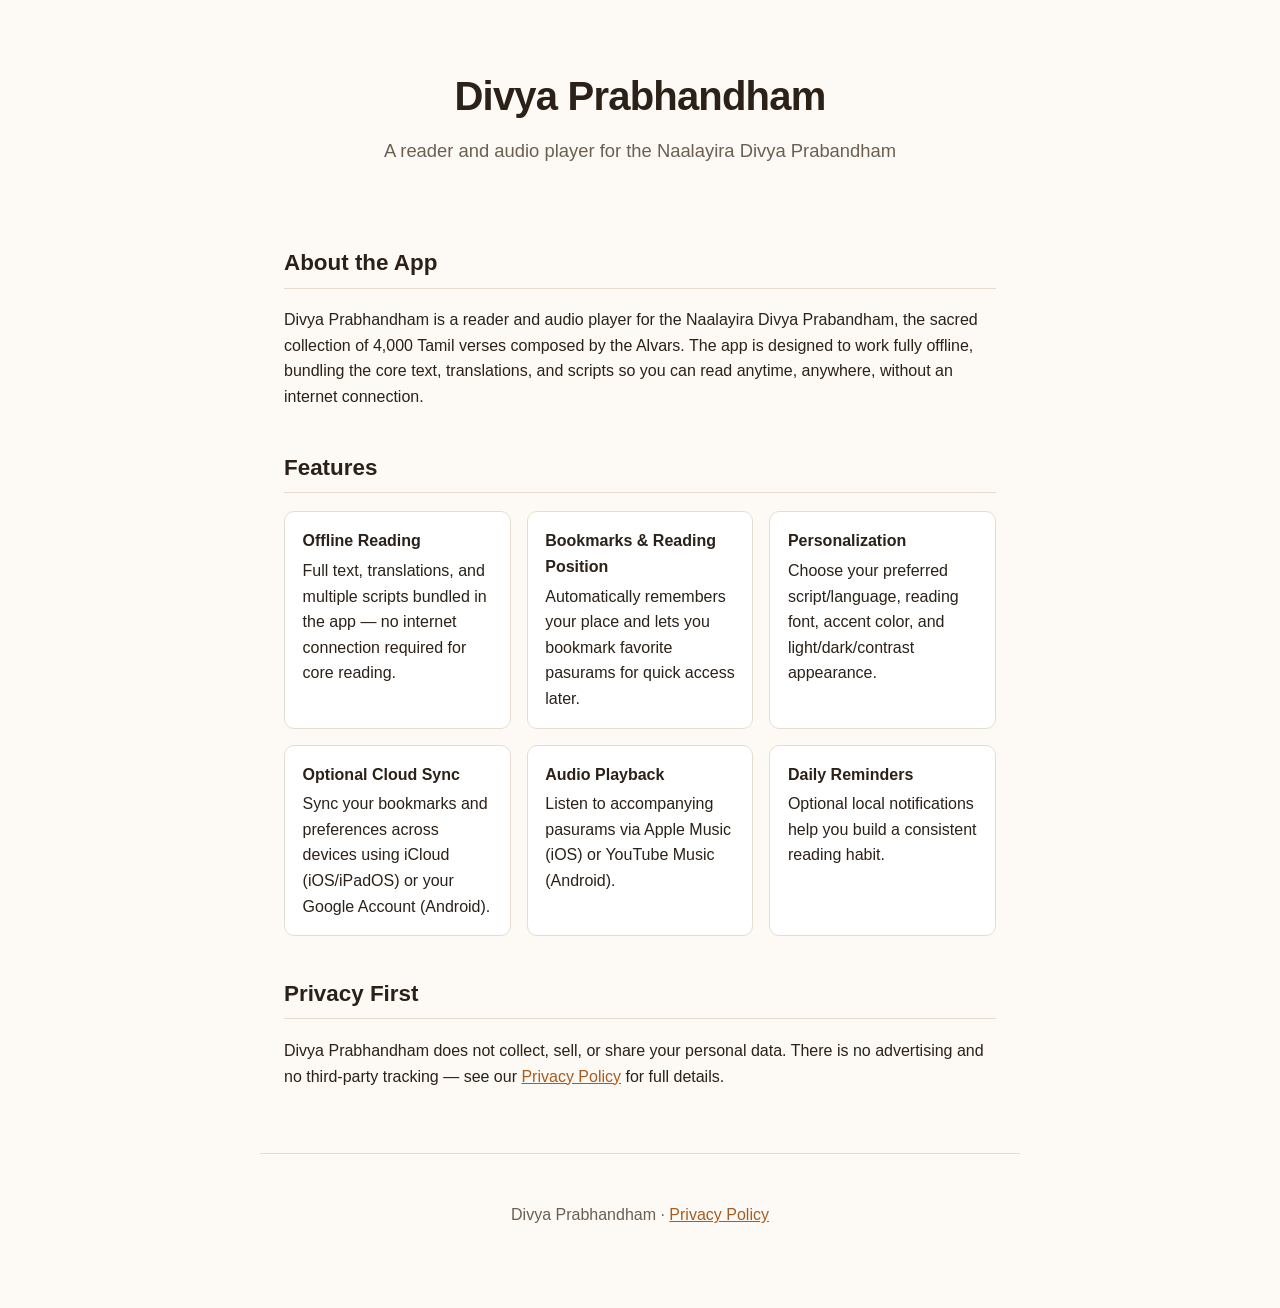
==== index.html @ 7321663d "Add landing page and privacy policy page Adds index.html describing Divya Prabhandham and its featur" ====
<!DOCTYPE html>
<html lang="en">
<head>
<meta charset="UTF-8">
<meta name="viewport" content="width=device-width, initial-scale=1.0">
<title>Divya Prabhandham</title>
<meta name="description" content="Divya Prabhandham is an offline-first reader and audio player for the Naalayira Divya Prabandham, with bookmarks, multi-script reading, and optional cloud sync.">
<style>
  :root {
    color-scheme: light dark;
    --bg: #fdfaf5;
    --fg: #2b2118;
    --muted: #6b5f52;
    --accent: #a85c1f;
    --card-bg: #ffffff;
    --border: #e7ddcf;
  }
  @media (prefers-color-scheme: dark) {
    :root {
      --bg: #1b1712;
      --fg: #f1e9dd;
      --muted: #bcae9c;
      --accent: #e0985a;
      --card-bg: #241f18;
      --border: #3a3226;
    }
  }
  * { box-sizing: border-box; }
  body {
    margin: 0;
    background: var(--bg);
    color: var(--fg);
    font-family: -apple-system, BlinkMacSystemFont, "Segoe UI", Roboto, Helvetica, Arial, sans-serif;
    line-height: 1.6;
  }
  header {
    max-width: 760px;
    margin: 0 auto;
    padding: 4rem 1.5rem 1rem;
    text-align: center;
  }
  header h1 {
    font-size: 2.5rem;
    margin: 0 0 0.5rem;
    letter-spacing: -0.02em;
  }
  header p.tagline {
    color: var(--muted);
    font-size: 1.15rem;
    margin: 0;
  }
  main {
    max-width: 760px;
    margin: 0 auto;
    padding: 1.5rem;
  }
  section {
    margin: 2.5rem 0;
  }
  h2 {
    font-size: 1.4rem;
    border-bottom: 1px solid var(--border);
    padding-bottom: 0.4rem;
  }
  .features {
    list-style: none;
    padding: 0;
    display: grid;
    gap: 1rem;
    grid-template-columns: repeat(auto-fit, minmax(220px, 1fr));
  }
  .features li {
    background: var(--card-bg);
    border: 1px solid var(--border);
    border-radius: 10px;
    padding: 1rem 1.1rem;
  }
  .features strong {
    display: block;
    margin-bottom: 0.25rem;
  }
  footer {
    max-width: 760px;
    margin: 0 auto;
    padding: 2rem 1.5rem 4rem;
    text-align: center;
    color: var(--muted);
    border-top: 1px solid var(--border);
  }
  a {
    color: var(--accent);
  }
</style>
</head>
<body>

<header>
  <h1>Divya Prabhandham</h1>
  <p class="tagline">A reader and audio player for the Naalayira Divya Prabandham</p>
</header>

<main>
  <section>
    <h2>About the App</h2>
    <p>
      Divya Prabhandham is a reader and audio player for the Naalayira Divya
      Prabandham, the sacred collection of 4,000 Tamil verses composed by the
      Alvars. The app is designed to work fully offline, bundling the core
      text, translations, and scripts so you can read anytime, anywhere,
      without an internet connection.
    </p>
  </section>

  <section>
    <h2>Features</h2>
    <ul class="features">
      <li>
        <strong>Offline Reading</strong>
        Full text, translations, and multiple scripts bundled in the app —
        no internet connection required for core reading.
      </li>
      <li>
        <strong>Bookmarks &amp; Reading Position</strong>
        Automatically remembers your place and lets you bookmark favorite
        pasurams for quick access later.
      </li>
      <li>
        <strong>Personalization</strong>
        Choose your preferred script/language, reading font, accent color,
        and light/dark/contrast appearance.
      </li>
      <li>
        <strong>Optional Cloud Sync</strong>
        Sync your bookmarks and preferences across devices using iCloud
        (iOS/iPadOS) or your Google Account (Android).
      </li>
      <li>
        <strong>Audio Playback</strong>
        Listen to accompanying pasurams via Apple Music (iOS) or YouTube
        Music (Android).
      </li>
      <li>
        <strong>Daily Reminders</strong>
        Optional local notifications help you build a consistent reading
        habit.
      </li>
    </ul>
  </section>

  <section>
    <h2>Privacy First</h2>
    <p>
      Divya Prabhandham does not collect, sell, or share your personal
      data. There is no advertising and no third-party tracking — see our
      <a href="privacy.html">Privacy Policy</a> for full details.
    </p>
  </section>
</main>

<footer>
  <p>Divya Prabhandham &middot; <a href="privacy.html">Privacy Policy</a></p>
</footer>

</body>
</html>
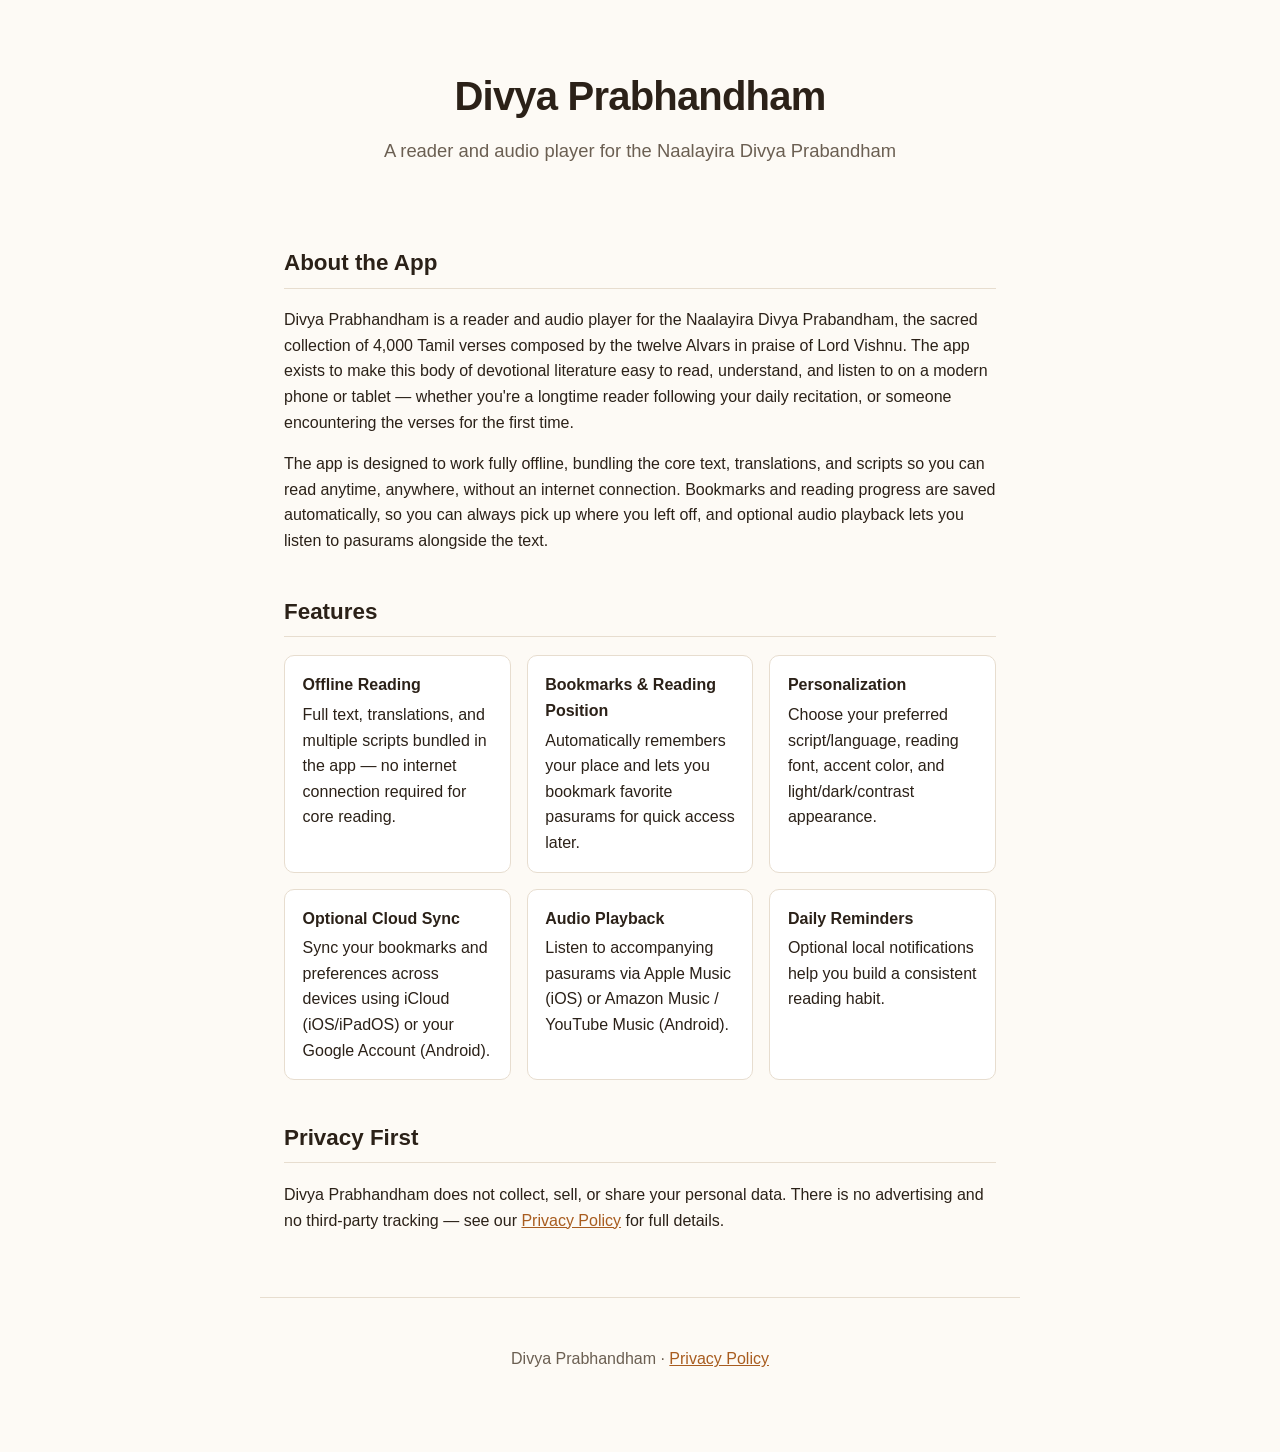
==== commit a032aa31: "Expand homepage purpose and add Amazon Music for Android Explains why the app exists (easy offline r" ====
--- a/index.html
+++ b/index.html
@@ -105,9 +105,19 @@
     <p>
       Divya Prabhandham is a reader and audio player for the Naalayira Divya
       Prabandham, the sacred collection of 4,000 Tamil verses composed by the
-      Alvars. The app is designed to work fully offline, bundling the core
-      text, translations, and scripts so you can read anytime, anywhere,
-      without an internet connection.
+      twelve Alvars in praise of Lord Vishnu. The app exists to make this
+      body of devotional literature easy to read, understand, and listen to
+      on a modern phone or tablet — whether you're a longtime reader
+      following your daily recitation, or someone encountering the verses
+      for the first time.
+    </p>
+    <p>
+      The app is designed to work fully offline, bundling the core text,
+      translations, and scripts so you can read anytime, anywhere, without
+      an internet connection. Bookmarks and reading progress are saved
+      automatically, so you can always pick up where you left off, and
+      optional audio playback lets you listen to pasurams alongside the
+      text.
     </p>
   </section>
 
@@ -136,8 +146,8 @@
       </li>
       <li>
         <strong>Audio Playback</strong>
-        Listen to accompanying pasurams via Apple Music (iOS) or YouTube
-        Music (Android).
+        Listen to accompanying pasurams via Apple Music (iOS) or Amazon
+        Music / YouTube Music (Android).
       </li>
       <li>
         <strong>Daily Reminders</strong>
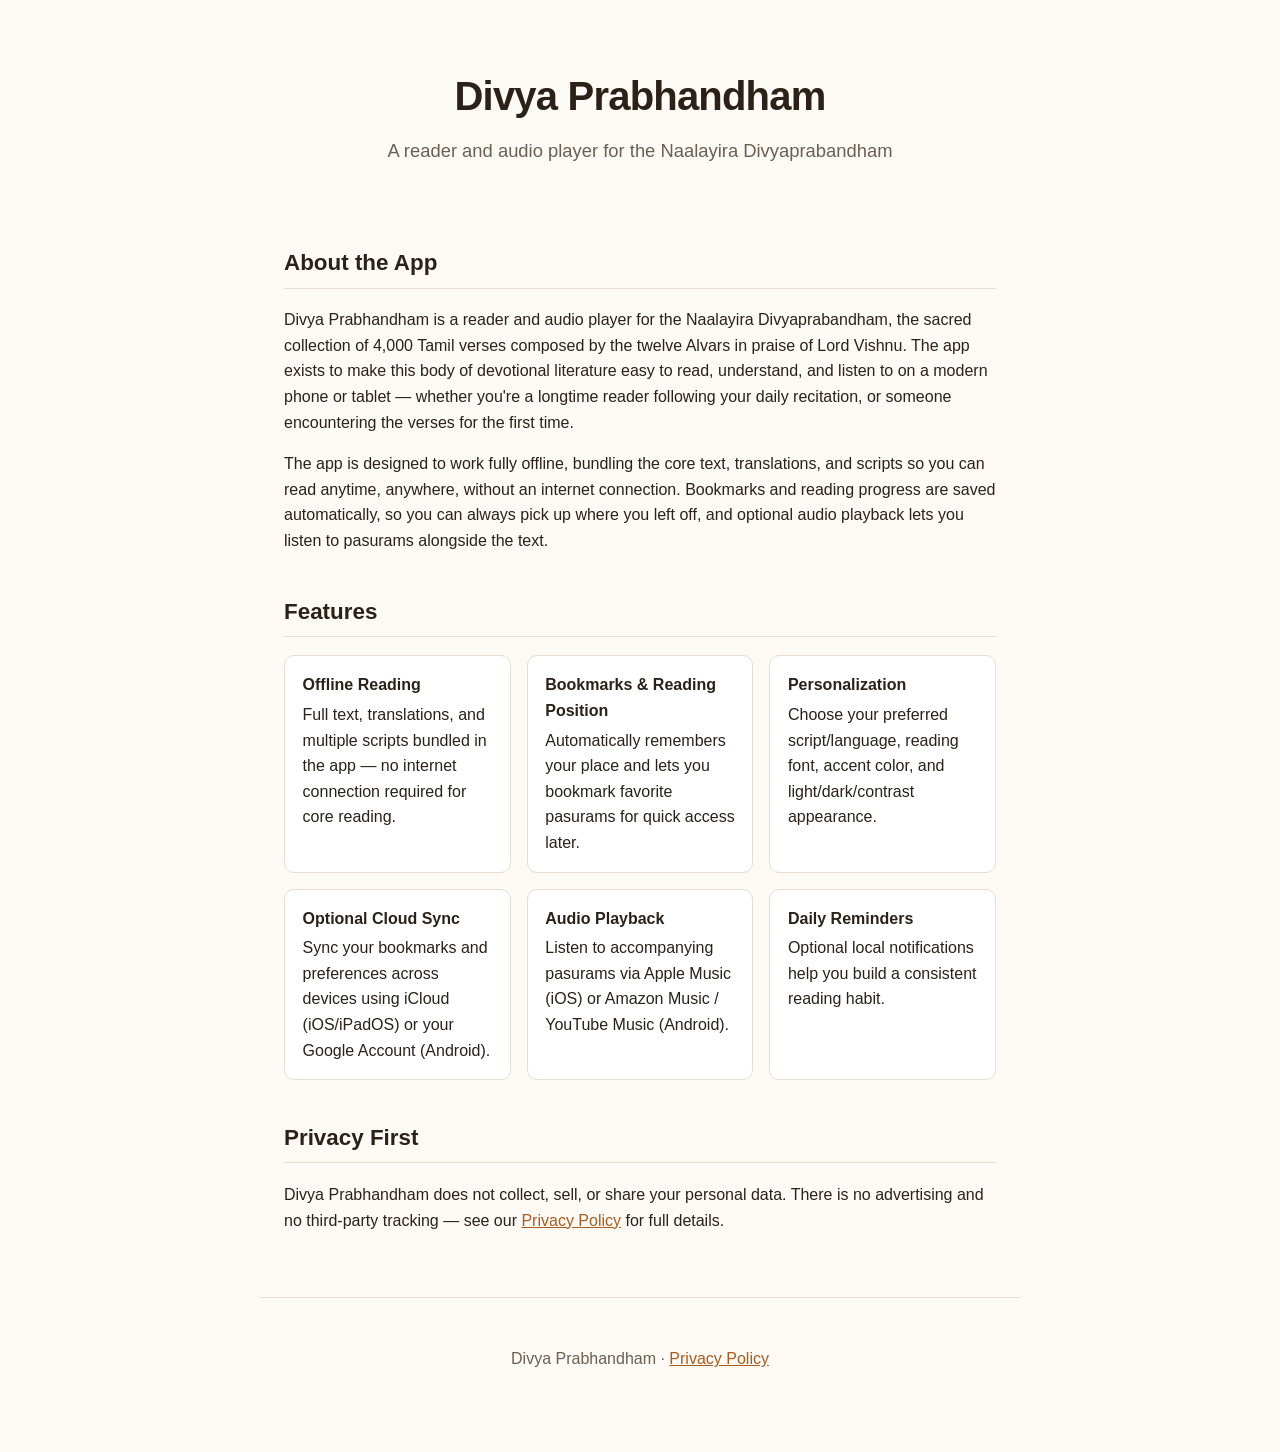
==== commit 96a25be0: "Disambiguate scripture name from app name on homepage The homepage referred to the scripture as "Naa" ====
--- a/index.html
+++ b/index.html
@@ -4,7 +4,7 @@
 <meta charset="UTF-8">
 <meta name="viewport" content="width=device-width, initial-scale=1.0">
 <title>Divya Prabhandham</title>
-<meta name="description" content="Divya Prabhandham is an offline-first reader and audio player for the Naalayira Divya Prabandham, with bookmarks, multi-script reading, and optional cloud sync.">
+<meta name="description" content="Divya Prabhandham is an offline-first reader and audio player for the Naalayira Divyaprabandham, with bookmarks, multi-script reading, and optional cloud sync.">
 <style>
   :root {
     color-scheme: light dark;
@@ -96,16 +96,16 @@
 
 <header>
   <h1>Divya Prabhandham</h1>
-  <p class="tagline">A reader and audio player for the Naalayira Divya Prabandham</p>
+  <p class="tagline">A reader and audio player for the Naalayira Divyaprabandham</p>
 </header>
 
 <main>
   <section>
     <h2>About the App</h2>
     <p>
-      Divya Prabhandham is a reader and audio player for the Naalayira Divya
-      Prabandham, the sacred collection of 4,000 Tamil verses composed by the
-      twelve Alvars in praise of Lord Vishnu. The app exists to make this
+      Divya Prabhandham is a reader and audio player for the Naalayira
+      Divyaprabandham, the sacred collection of 4,000 Tamil verses composed
+      by the twelve Alvars in praise of Lord Vishnu. The app exists to make this
       body of devotional literature easy to read, understand, and listen to
       on a modern phone or tablet — whether you're a longtime reader
       following your daily recitation, or someone encountering the verses
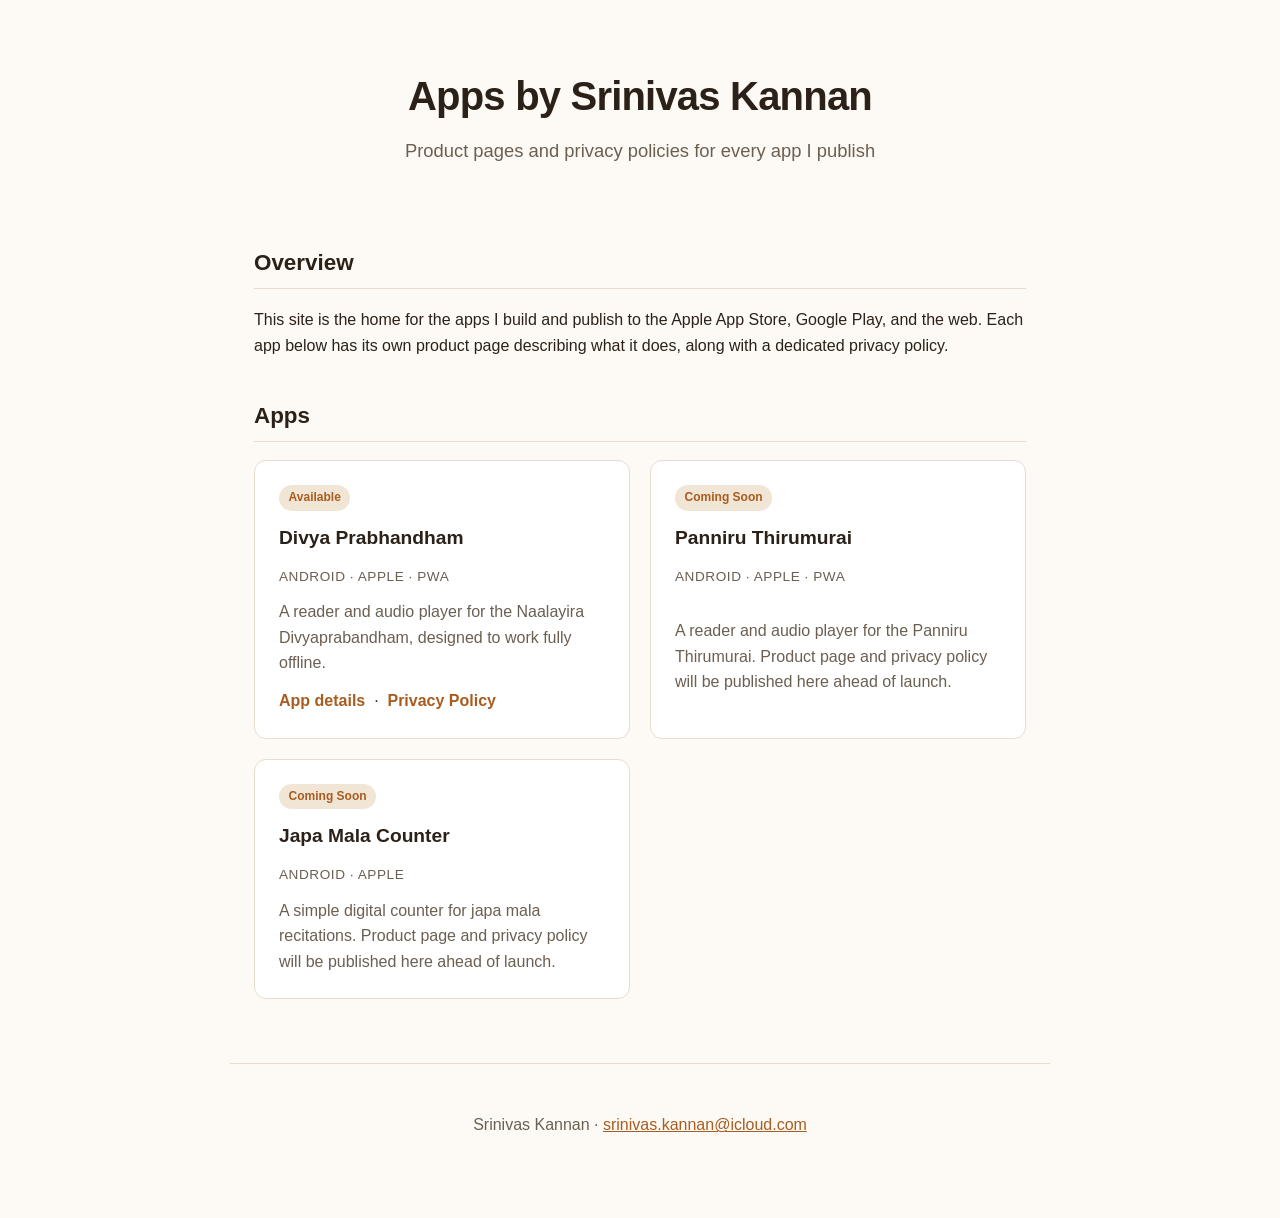
==== commit 1f79f846: "Restructure into a multi-app portfolio site Adds an overview page listing all apps (Divya Prabhandha" ====
--- a/index.html
+++ b/index.html
@@ -3,172 +3,72 @@
 <head>
 <meta charset="UTF-8">
 <meta name="viewport" content="width=device-width, initial-scale=1.0">
-<title>Divya Prabhandham</title>
-<meta name="description" content="Divya Prabhandham is an offline-first reader and audio player for the Naalayira Divyaprabandham, with bookmarks, multi-script reading, and optional cloud sync.">
-<style>
-  :root {
-    color-scheme: light dark;
-    --bg: #fdfaf5;
-    --fg: #2b2118;
-    --muted: #6b5f52;
-    --accent: #a85c1f;
-    --card-bg: #ffffff;
-    --border: #e7ddcf;
-  }
-  @media (prefers-color-scheme: dark) {
-    :root {
-      --bg: #1b1712;
-      --fg: #f1e9dd;
-      --muted: #bcae9c;
-      --accent: #e0985a;
-      --card-bg: #241f18;
-      --border: #3a3226;
-    }
-  }
-  * { box-sizing: border-box; }
-  body {
-    margin: 0;
-    background: var(--bg);
-    color: var(--fg);
-    font-family: -apple-system, BlinkMacSystemFont, "Segoe UI", Roboto, Helvetica, Arial, sans-serif;
-    line-height: 1.6;
-  }
-  header {
-    max-width: 760px;
-    margin: 0 auto;
-    padding: 4rem 1.5rem 1rem;
-    text-align: center;
-  }
-  header h1 {
-    font-size: 2.5rem;
-    margin: 0 0 0.5rem;
-    letter-spacing: -0.02em;
-  }
-  header p.tagline {
-    color: var(--muted);
-    font-size: 1.15rem;
-    margin: 0;
-  }
-  main {
-    max-width: 760px;
-    margin: 0 auto;
-    padding: 1.5rem;
-  }
-  section {
-    margin: 2.5rem 0;
-  }
-  h2 {
-    font-size: 1.4rem;
-    border-bottom: 1px solid var(--border);
-    padding-bottom: 0.4rem;
-  }
-  .features {
-    list-style: none;
-    padding: 0;
-    display: grid;
-    gap: 1rem;
-    grid-template-columns: repeat(auto-fit, minmax(220px, 1fr));
-  }
-  .features li {
-    background: var(--card-bg);
-    border: 1px solid var(--border);
-    border-radius: 10px;
-    padding: 1rem 1.1rem;
-  }
-  .features strong {
-    display: block;
-    margin-bottom: 0.25rem;
-  }
-  footer {
-    max-width: 760px;
-    margin: 0 auto;
-    padding: 2rem 1.5rem 4rem;
-    text-align: center;
-    color: var(--muted);
-    border-top: 1px solid var(--border);
-  }
-  a {
-    color: var(--accent);
-  }
-</style>
+<meta name="google-site-verification" content="D5T_nlQ5an4J-6xStQGGQIkk4GWimN5eH1qiRAHYF9I" />
+<title>Srinivas Kannan — Apps</title>
+<meta name="description" content="An overview of the apps published by Srinivas Kannan, including product pages and privacy policies for each.">
+<link rel="stylesheet" href="assets/style.css">
 </head>
 <body>
 
 <header>
-  <h1>Divya Prabhandham</h1>
-  <p class="tagline">A reader and audio player for the Naalayira Divyaprabandham</p>
+  <h1>Apps by Srinivas Kannan</h1>
+  <p class="tagline">Product pages and privacy policies for every app I publish</p>
 </header>
 
 <main>
   <section>
-    <h2>About the App</h2>
+    <h2>Overview</h2>
     <p>
-      Divya Prabhandham is a reader and audio player for the Naalayira
-      Divyaprabandham, the sacred collection of 4,000 Tamil verses composed
-      by the twelve Alvars in praise of Lord Vishnu. The app exists to make this
-      body of devotional literature easy to read, understand, and listen to
-      on a modern phone or tablet — whether you're a longtime reader
-      following your daily recitation, or someone encountering the verses
-      for the first time.
-    </p>
-    <p>
-      The app is designed to work fully offline, bundling the core text,
-      translations, and scripts so you can read anytime, anywhere, without
-      an internet connection. Bookmarks and reading progress are saved
-      automatically, so you can always pick up where you left off, and
-      optional audio playback lets you listen to pasurams alongside the
-      text.
+      This site is the home for the apps I build and publish to the Apple
+      App Store, Google Play, and the web. Each app below has its own
+      product page describing what it does, along with a dedicated privacy
+      policy.
     </p>
   </section>
 
   <section>
-    <h2>Features</h2>
-    <ul class="features">
-      <li>
-        <strong>Offline Reading</strong>
-        Full text, translations, and multiple scripts bundled in the app —
-        no internet connection required for core reading.
-      </li>
-      <li>
-        <strong>Bookmarks &amp; Reading Position</strong>
-        Automatically remembers your place and lets you bookmark favorite
-        pasurams for quick access later.
-      </li>
-      <li>
-        <strong>Personalization</strong>
-        Choose your preferred script/language, reading font, accent color,
-        and light/dark/contrast appearance.
-      </li>
-      <li>
-        <strong>Optional Cloud Sync</strong>
-        Sync your bookmarks and preferences across devices using iCloud
-        (iOS/iPadOS) or your Google Account (Android).
-      </li>
-      <li>
-        <strong>Audio Playback</strong>
-        Listen to accompanying pasurams via Apple Music (iOS) or Amazon
-        Music / YouTube Music (Android).
-      </li>
-      <li>
-        <strong>Daily Reminders</strong>
-        Optional local notifications help you build a consistent reading
-        habit.
-      </li>
-    </ul>
-  </section>
+    <h2>Apps</h2>
+    <div class="app-grid">
+      <div class="app-card">
+        <span class="status-pill">Available</span>
+        <h3>Divya Prabhandham</h3>
+        <p class="platforms">Android &middot; Apple &middot; PWA</p>
+        <p>
+          A reader and audio player for the Naalayira Divyaprabandham,
+          designed to work fully offline.
+        </p>
+        <div class="card-links">
+          <a href="divya-prabhandham/index.html">App details</a>
+          &nbsp;&middot;&nbsp;
+          <a href="divya-prabhandham/privacy.html">Privacy Policy</a>
+        </div>
+      </div>
 
-  <section>
-    <h2>Privacy First</h2>
-    <p>
-      Divya Prabhandham does not collect, sell, or share your personal
-      data. There is no advertising and no third-party tracking — see our
-      <a href="privacy.html">Privacy Policy</a> for full details.
-    </p>
+      <div class="app-card">
+        <span class="status-pill">Coming Soon</span>
+        <h3>Panniru Thirumurai</h3>
+        <p class="platforms">Android &middot; Apple &middot; PWA</p>
+        <p>
+          A reader and audio player for the Panniru Thirumurai. Product
+          page and privacy policy will be published here ahead of launch.
+        </p>
+      </div>
+
+      <div class="app-card">
+        <span class="status-pill">Coming Soon</span>
+        <h3>Japa Mala Counter</h3>
+        <p class="platforms">Android &middot; Apple</p>
+        <p>
+          A simple digital counter for japa mala recitations. Product page
+          and privacy policy will be published here ahead of launch.
+        </p>
+      </div>
+    </div>
   </section>
 </main>
 
 <footer>
-  <p>Divya Prabhandham &middot; <a href="privacy.html">Privacy Policy</a></p>
+  <p>Srinivas Kannan &middot; <a href="mailto:srinivas.kannan@icloud.com">srinivas.kannan@icloud.com</a></p>
 </footer>
 
 </body>
--- a/assets/style.css
+++ b/assets/style.css
@@ -0,0 +1,159 @@
+:root {
+  color-scheme: light dark;
+  --bg: #fdfaf5;
+  --fg: #2b2118;
+  --muted: #6b5f52;
+  --accent: #a85c1f;
+  --card-bg: #ffffff;
+  --border: #e7ddcf;
+  --badge-bg: #f1e6d5;
+}
+@media (prefers-color-scheme: dark) {
+  :root {
+    --bg: #1b1712;
+    --fg: #f1e9dd;
+    --muted: #bcae9c;
+    --accent: #e0985a;
+    --card-bg: #241f18;
+    --border: #3a3226;
+    --badge-bg: #332a1e;
+  }
+}
+* { box-sizing: border-box; }
+body {
+  margin: 0;
+  background: var(--bg);
+  color: var(--fg);
+  font-family: -apple-system, BlinkMacSystemFont, "Segoe UI", Roboto, Helvetica, Arial, sans-serif;
+  line-height: 1.6;
+}
+a { color: var(--accent); }
+strong { color: var(--fg); }
+
+header {
+  max-width: 820px;
+  margin: 0 auto;
+  padding: 4rem 1.5rem 1rem;
+  text-align: center;
+}
+header h1 {
+  font-size: 2.5rem;
+  margin: 0 0 0.5rem;
+  letter-spacing: -0.02em;
+}
+header p.tagline {
+  color: var(--muted);
+  font-size: 1.15rem;
+  margin: 0;
+}
+
+main {
+  max-width: 820px;
+  margin: 0 auto;
+  padding: 1.5rem;
+}
+section { margin: 2.5rem 0; }
+h2 {
+  font-size: 1.4rem;
+  border-bottom: 1px solid var(--border);
+  padding-bottom: 0.4rem;
+}
+
+footer {
+  max-width: 820px;
+  margin: 0 auto;
+  padding: 2rem 1.5rem 4rem;
+  text-align: center;
+  color: var(--muted);
+  border-top: 1px solid var(--border);
+}
+
+/* Feature grid (product pages) */
+.features {
+  list-style: none;
+  padding: 0;
+  display: grid;
+  gap: 1rem;
+  grid-template-columns: repeat(auto-fit, minmax(220px, 1fr));
+}
+.features li {
+  background: var(--card-bg);
+  border: 1px solid var(--border);
+  border-radius: 10px;
+  padding: 1rem 1.1rem;
+}
+.features strong { display: block; margin-bottom: 0.25rem; }
+
+/* App portfolio grid (overview page) */
+.app-grid {
+  display: grid;
+  gap: 1.25rem;
+  grid-template-columns: repeat(auto-fit, minmax(260px, 1fr));
+}
+.app-card {
+  background: var(--card-bg);
+  border: 1px solid var(--border);
+  border-radius: 12px;
+  padding: 1.5rem;
+  display: flex;
+  flex-direction: column;
+  gap: 0.75rem;
+}
+.app-card h3 { margin: 0; font-size: 1.2rem; }
+.app-card p { margin: 0; color: var(--muted); flex-grow: 1; }
+.app-card .platforms {
+  font-size: 0.85rem;
+  color: var(--muted);
+  text-transform: uppercase;
+  letter-spacing: 0.04em;
+}
+.status-pill {
+  display: inline-block;
+  align-self: flex-start;
+  font-size: 0.75rem;
+  font-weight: 600;
+  padding: 0.2rem 0.6rem;
+  border-radius: 999px;
+  background: var(--badge-bg);
+  color: var(--accent);
+}
+.app-card .card-links a {
+  font-weight: 600;
+  text-decoration: none;
+}
+.app-card .card-links a:hover { text-decoration: underline; }
+
+/* Store badges (product pages) */
+.store-badges {
+  display: flex;
+  flex-wrap: wrap;
+  align-items: center;
+  gap: 1rem;
+  margin-top: 1rem;
+}
+.store-badges a { line-height: 0; }
+.store-badges img {
+  height: 54px;
+  width: auto;
+  display: block;
+}
+.store-badges .pending {
+  display: inline-flex;
+  align-items: center;
+  height: 54px;
+  padding: 0 1rem;
+  border: 1px dashed var(--border);
+  border-radius: 10px;
+  color: var(--muted);
+  font-size: 0.85rem;
+}
+
+/* Privacy policy pages */
+.summary {
+  background: var(--card-bg);
+  border: 1px solid var(--border);
+  border-radius: 10px;
+  padding: 1.2rem 1.5rem;
+}
+ul { padding-left: 1.3rem; }
+li { margin-bottom: 0.5rem; }
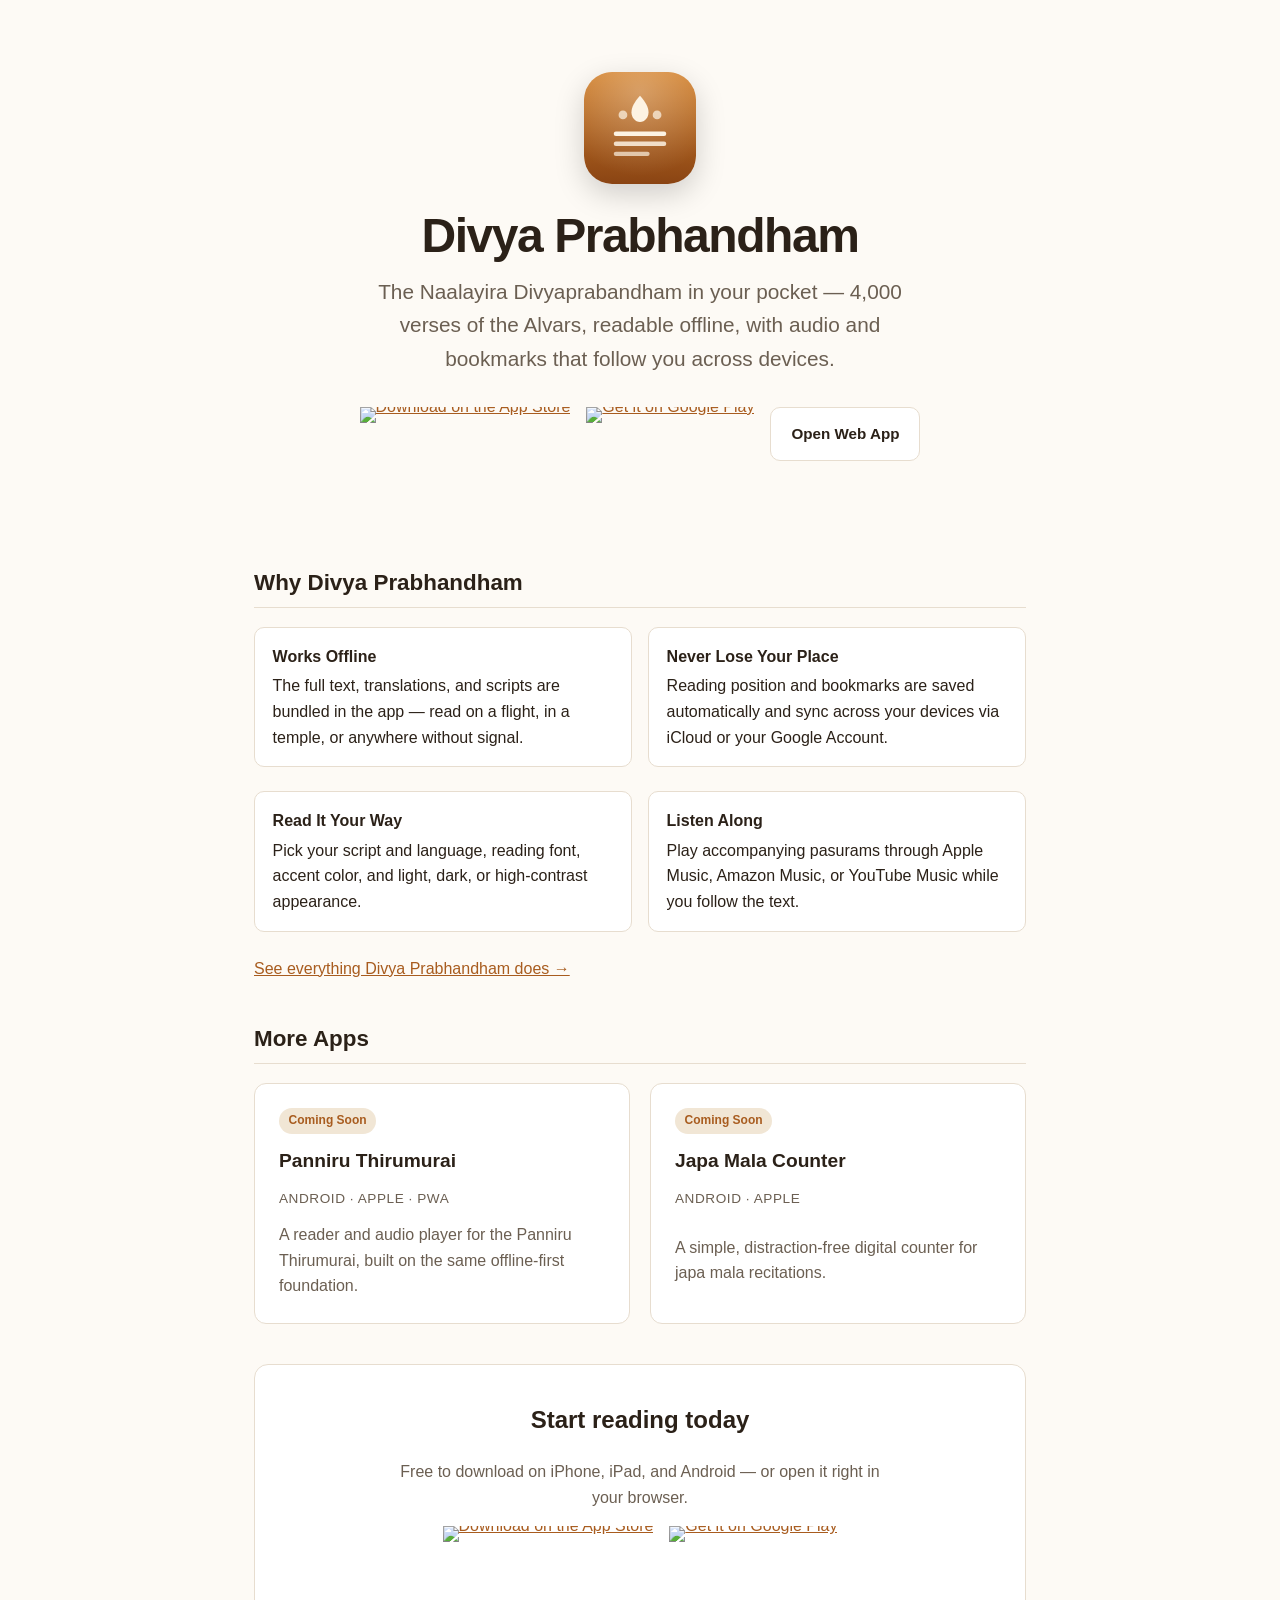
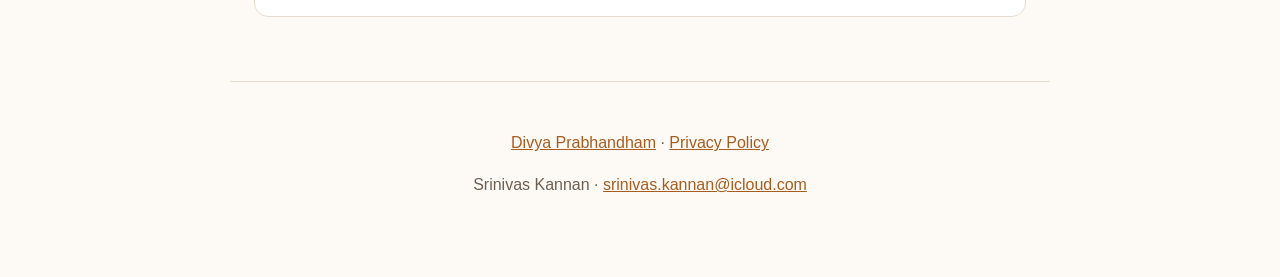
==== commit 143303f3: "Rework site into an app marketing site Leads both the homepage and the Divya Prabhandham product pag" ====
--- a/index.html
+++ b/index.html
@@ -4,53 +4,102 @@
 <meta charset="UTF-8">
 <meta name="viewport" content="width=device-width, initial-scale=1.0">
 <meta name="google-site-verification" content="D5T_nlQ5an4J-6xStQGGQIkk4GWimN5eH1qiRAHYF9I" />
-<title>Srinivas Kannan — Apps</title>
-<meta name="description" content="An overview of the apps published by Srinivas Kannan, including product pages and privacy policies for each.">
+<title>Divya Prabhandham — Apps by Srinivas Kannan</title>
+<meta name="description" content="Divya Prabhandham is an offline-first reader and audio player for the Naalayira Divyaprabandham, available on the App Store, Google Play, and the web.">
+<link rel="canonical" href="https://strikersree.github.io/apps.srinivaskannan/">
+<link rel="icon" href="assets/icons/favicon.svg" type="image/svg+xml">
 <link rel="stylesheet" href="assets/style.css">
+
+<meta property="og:type" content="website">
+<meta property="og:site_name" content="Apps by Srinivas Kannan">
+<meta property="og:title" content="Divya Prabhandham — Apps by Srinivas Kannan">
+<meta property="og:description" content="An offline-first reader and audio player for the Naalayira Divyaprabandham. Available on the App Store, Google Play, and the web.">
+<meta property="og:url" content="https://strikersree.github.io/apps.srinivaskannan/">
+<meta property="og:image" content="https://strikersree.github.io/apps.srinivaskannan/assets/icons/divya-prabhandham.svg">
+<meta name="twitter:card" content="summary_large_image">
+<meta name="twitter:title" content="Divya Prabhandham — Apps by Srinivas Kannan">
+<meta name="twitter:description" content="An offline-first reader and audio player for the Naalayira Divyaprabandham.">
+<meta name="twitter:image" content="https://strikersree.github.io/apps.srinivaskannan/assets/icons/divya-prabhandham.svg">
+
+<script type="application/ld+json">
+{
+  "@context": "https://schema.org",
+  "@type": "SoftwareApplication",
+  "name": "Divya Prabhandham",
+  "applicationCategory": "BookApplication",
+  "operatingSystem": "iOS, Android, Web",
+  "description": "An offline-first reader and audio player for the Naalayira Divyaprabandham, the collection of 4,000 Tamil verses composed by the twelve Alvars.",
+  "offers": { "@type": "Offer", "price": "0", "priceCurrency": "USD" },
+  "author": { "@type": "Person", "name": "Srinivas Kannan" },
+  "downloadUrl": [
+    "https://apps.apple.com/us/app/divya-prabhandham/id6792445091",
+    "https://play.google.com/store/apps/details?id=com.srinivaskannan.divyaprabhandham",
+    "https://divya-prabhandham.vercel.app"
+  ]
+}
+</script>
 </head>
 <body>
 
-<header>
-  <h1>Apps by Srinivas Kannan</h1>
-  <p class="tagline">Product pages and privacy policies for every app I publish</p>
-</header>
+<div class="hero">
+  <img class="app-icon" src="assets/icons/divya-prabhandham.svg" alt="Divya Prabhandham app icon" width="112" height="112">
+  <h1>Divya Prabhandham</h1>
+  <p class="tagline">
+    The Naalayira Divyaprabandham in your pocket — 4,000 verses of the
+    Alvars, readable offline, with audio and bookmarks that follow you
+    across devices.
+  </p>
+  <div class="store-badges">
+    <a class="badge-ios" href="https://apps.apple.com/us/app/divya-prabhandham/id6792445091?itscg=30200&amp;itsct=apps_box_badge&amp;mttnsubad=6792445091">
+      <img src="https://toolbox.marketingtools.apple.com/api/v2/badges/download-on-the-app-store/black/en-us?releaseDate=1787011200" alt="Download on the App Store" />
+    </a>
+    <a class="badge-android" href="https://play.google.com/store/apps/details?id=com.srinivaskannan.divyaprabhandham&amp;hl=en-US&amp;ah=eaqDUl3REPfCD2y_PIZgXoITTj4">
+      <img src="https://play.google.com/intl/en_us/badges/static/images/badges/en_badge_web_generic.png" alt="Get it on Google Play" />
+    </a>
+    <a class="web-app-btn" href="https://divya-prabhandham.vercel.app">
+      Open Web App
+    </a>
+  </div>
+</div>
 
 <main>
   <section>
-    <h2>Overview</h2>
-    <p>
-      This site is the home for the apps I build and publish to the Apple
-      App Store, Google Play, and the web. Each app below has its own
-      product page describing what it does, along with a dedicated privacy
-      policy.
-    </p>
+    <h2>Why Divya Prabhandham</h2>
+    <ul class="features duo">
+      <li>
+        <strong>Works Offline</strong>
+        The full text, translations, and scripts are bundled in the app —
+        read on a flight, in a temple, or anywhere without signal.
+      </li>
+      <li>
+        <strong>Never Lose Your Place</strong>
+        Reading position and bookmarks are saved automatically and sync
+        across your devices via iCloud or your Google Account.
+      </li>
+      <li>
+        <strong>Read It Your Way</strong>
+        Pick your script and language, reading font, accent color, and
+        light, dark, or high-contrast appearance.
+      </li>
+      <li>
+        <strong>Listen Along</strong>
+        Play accompanying pasurams through Apple Music, Amazon Music, or
+        YouTube Music while you follow the text.
+      </li>
+    </ul>
+    <p><a href="divya-prabhandham/index.html">See everything Divya Prabhandham does &rarr;</a></p>
   </section>
 
   <section>
-    <h2>Apps</h2>
+    <h2>More Apps</h2>
     <div class="app-grid">
-      <div class="app-card">
-        <span class="status-pill">Available</span>
-        <h3>Divya Prabhandham</h3>
-        <p class="platforms">Android &middot; Apple &middot; PWA</p>
-        <p>
-          A reader and audio player for the Naalayira Divyaprabandham,
-          designed to work fully offline.
-        </p>
-        <div class="card-links">
-          <a href="divya-prabhandham/index.html">App details</a>
-          &nbsp;&middot;&nbsp;
-          <a href="divya-prabhandham/privacy.html">Privacy Policy</a>
-        </div>
-      </div>
-
       <div class="app-card">
         <span class="status-pill">Coming Soon</span>
         <h3>Panniru Thirumurai</h3>
         <p class="platforms">Android &middot; Apple &middot; PWA</p>
         <p>
-          A reader and audio player for the Panniru Thirumurai. Product
-          page and privacy policy will be published here ahead of launch.
+          A reader and audio player for the Panniru Thirumurai, built on
+          the same offline-first foundation.
         </p>
       </div>
 
@@ -59,17 +108,44 @@
         <h3>Japa Mala Counter</h3>
         <p class="platforms">Android &middot; Apple</p>
         <p>
-          A simple digital counter for japa mala recitations. Product page
-          and privacy policy will be published here ahead of launch.
+          A simple, distraction-free digital counter for japa mala
+          recitations.
         </p>
       </div>
+    </div>
+  </section>
+
+  <section class="cta">
+    <h2>Start reading today</h2>
+    <p>Free to download on iPhone, iPad, and Android — or open it right in your browser.</p>
+    <div class="store-badges">
+      <a class="badge-ios" href="https://apps.apple.com/us/app/divya-prabhandham/id6792445091?itscg=30200&amp;itsct=apps_box_badge&amp;mttnsubad=6792445091">
+        <img src="https://toolbox.marketingtools.apple.com/api/v2/badges/download-on-the-app-store/black/en-us?releaseDate=1787011200" alt="Download on the App Store" />
+      </a>
+      <a class="badge-android" href="https://play.google.com/store/apps/details?id=com.srinivaskannan.divyaprabhandham&amp;hl=en-US&amp;ah=eaqDUl3REPfCD2y_PIZgXoITTj4">
+        <img src="https://play.google.com/intl/en_us/badges/static/images/badges/en_badge_web_generic.png" alt="Get it on Google Play" />
+      </a>
     </div>
   </section>
 </main>
 
 <footer>
+  <p>
+    <a href="divya-prabhandham/index.html">Divya Prabhandham</a>
+    &middot;
+    <a href="divya-prabhandham/privacy.html">Privacy Policy</a>
+  </p>
   <p>Srinivas Kannan &middot; <a href="mailto:srinivas.kannan@icloud.com">srinivas.kannan@icloud.com</a></p>
 </footer>
 
+<script>
+  var ua = navigator.userAgent;
+  if (/iPhone|iPad|iPod|Macintosh/.test(ua)) {
+    document.body.classList.add('platform-ios');
+  } else if (/Android/.test(ua)) {
+    document.body.classList.add('platform-android');
+  }
+</script>
+
 </body>
 </html>
--- a/assets/style.css
+++ b/assets/style.css
@@ -47,6 +47,36 @@
   margin: 0;
 }
 
+/* Marketing hero */
+.hero {
+  max-width: 820px;
+  margin: 0 auto;
+  padding: 4.5rem 1.5rem 2.5rem;
+  text-align: center;
+  border-bottom: none;
+}
+.hero .app-icon {
+  width: 112px;
+  height: 112px;
+  border-radius: 25%;
+  display: block;
+  margin: 0 auto 1.5rem;
+  box-shadow: 0 10px 30px rgba(0, 0, 0, 0.18);
+}
+.hero h1 {
+  font-size: clamp(2.1rem, 6vw, 3rem);
+  margin: 0 0 0.75rem;
+  letter-spacing: -0.03em;
+  line-height: 1.15;
+}
+.hero .tagline {
+  color: var(--muted);
+  font-size: clamp(1.05rem, 2.6vw, 1.3rem);
+  margin: 0 auto;
+  max-width: 34rem;
+}
+.hero .store-badges { justify-content: center; margin-top: 2rem; }
+
 main {
   max-width: 820px;
   margin: 0 auto;
@@ -83,6 +113,8 @@
   padding: 1rem 1.1rem;
 }
 .features strong { display: block; margin-bottom: 0.25rem; }
+/* Wider cards so an even number of features pairs up instead of orphaning one */
+.features.duo { grid-template-columns: repeat(auto-fit, minmax(320px, 1fr)); }
 
 /* App portfolio grid (overview page) */
 .app-grid {
@@ -117,12 +149,6 @@
   background: var(--badge-bg);
   color: var(--accent);
 }
-.app-card .card-links a {
-  font-weight: 600;
-  text-decoration: none;
-}
-.app-card .card-links a:hover { text-decoration: underline; }
-
 /* Store badges (product pages) */
 .store-badges {
   display: flex;
@@ -137,16 +163,41 @@
   width: auto;
   display: block;
 }
-.store-badges .pending {
+/* Put the visitor's own platform first; falls back to source order without JS */
+.platform-ios .store-badges .badge-ios,
+.platform-android .store-badges .badge-android { order: -1; }
+
+/* Closing call to action */
+.cta {
+  background: var(--card-bg);
+  border: 1px solid var(--border);
+  border-radius: 14px;
+  padding: 2.25rem 1.5rem;
+  text-align: center;
+}
+.cta h2 {
+  border-bottom: none;
+  padding-bottom: 0;
+  margin-top: 0;
+  font-size: 1.5rem;
+}
+.cta p { color: var(--muted); margin: 0 auto; max-width: 30rem; }
+.cta .store-badges { justify-content: center; }
+.store-badges .web-app-btn {
   display: inline-flex;
   align-items: center;
+  gap: 0.5rem;
   height: 54px;
-  padding: 0 1rem;
-  border: 1px dashed var(--border);
+  padding: 0 1.25rem;
+  border: 1px solid var(--border);
   border-radius: 10px;
-  color: var(--muted);
-  font-size: 0.85rem;
-}
+  background: var(--card-bg);
+  color: var(--fg);
+  font-weight: 600;
+  font-size: 0.95rem;
+  text-decoration: none;
+}
+.store-badges .web-app-btn:hover { border-color: var(--accent); }
 
 /* Privacy policy pages */
 .summary {
